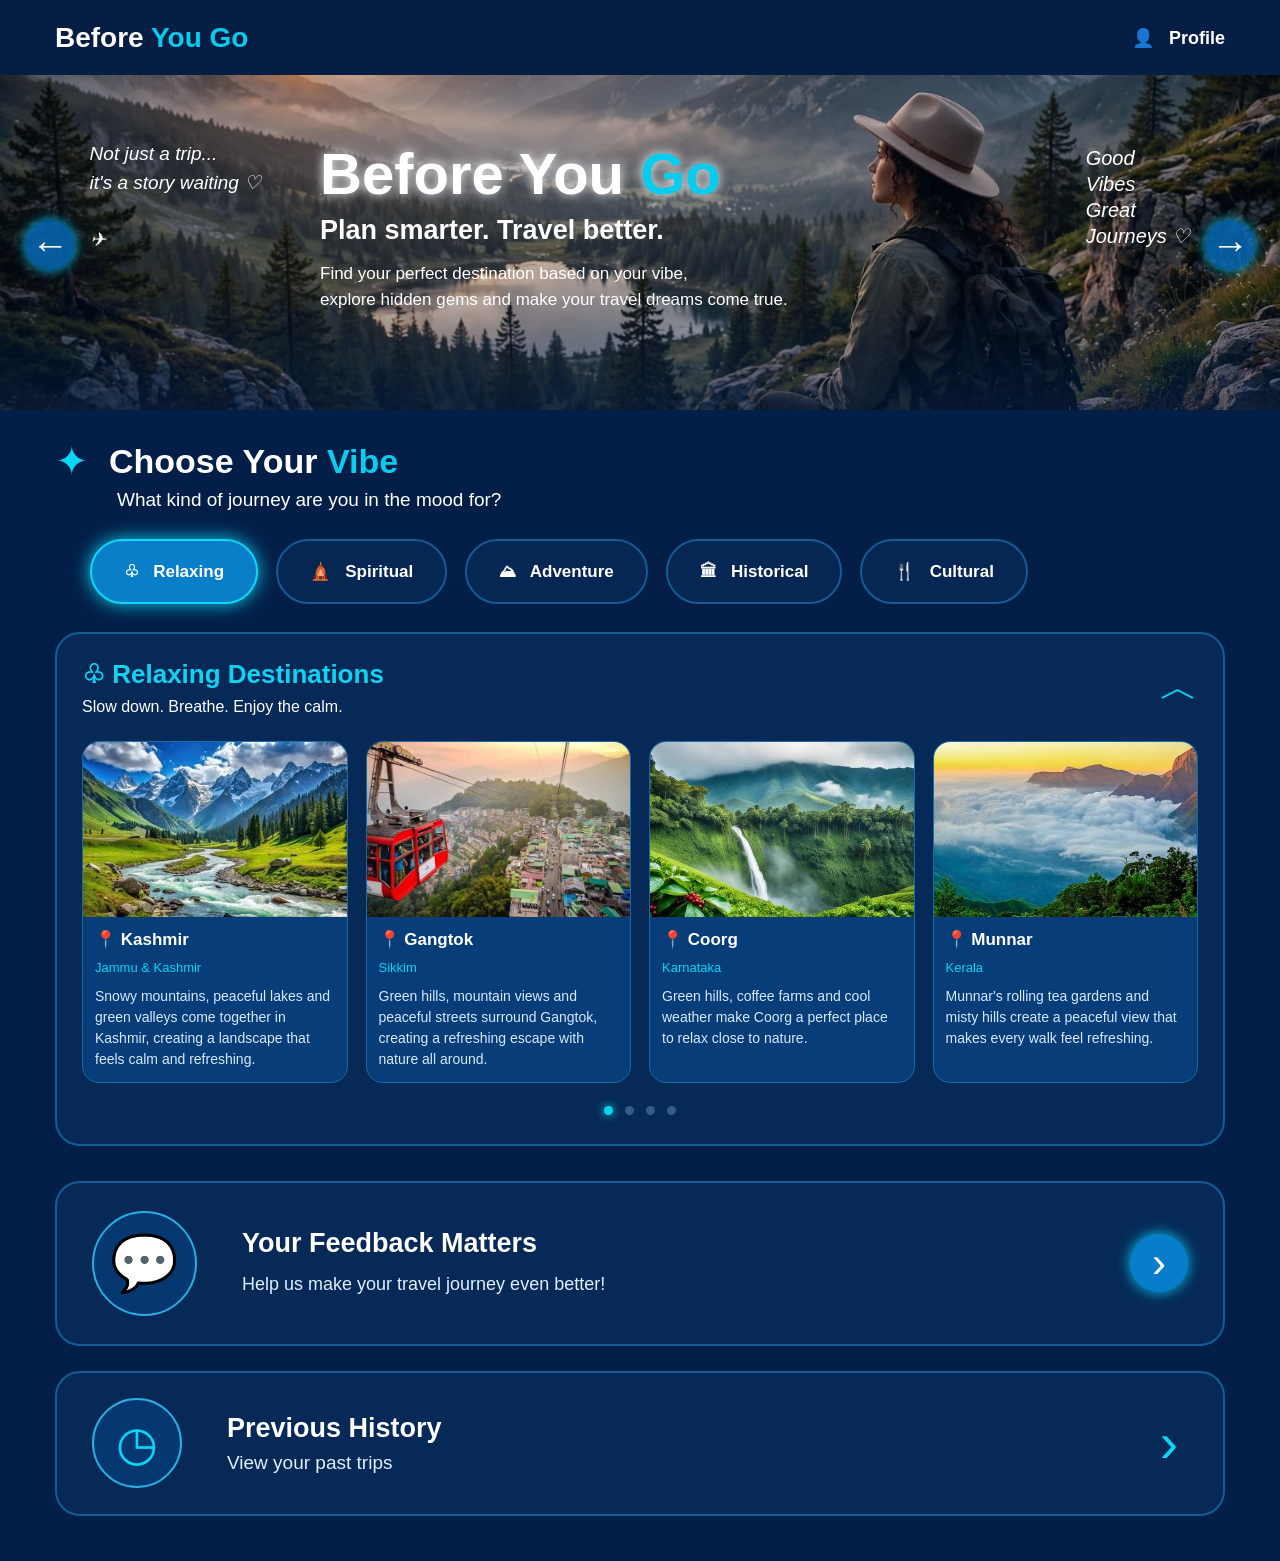
==== comp.html @ 9e203825 "comp.html" ====
<!DOCTYPE html>
<html>
<head>
<title>Before You Go</title>

<style>
* {
    margin: 0;
    padding: 0;
    box-sizing: border-box;
}

body {
    font-family: Arial, sans-serif;
    background: #031d43;
    color: white;
}

/* TOP BAR */
.top {
    height: 75px;
    background: #061e43;
    display: flex;
    align-items: center;
    padding: 0 55px;
    gap: 20px;
}

.top-title {
    font-size: 28px;
    font-weight: bold;
}

.top-title span {
    color: #08cbed;
}

.profile {
    margin-left: auto;
    font-size: 18px;
    font-weight: bold;
}

/* HERO */
.hero {
    height: 335px;
    position: relative;
    background-image: url("../images/bd.jpg");
    background-size: cover;
    background-position: center;
}

.hero:before {
    content: "";
    position: absolute;
    inset: 0;
    background: rgba(0,25,60,0.20);
}

.hero-content {
    position: absolute;
    left: 25%;
    top: 65px;
    z-index: 2;
}

.hero-content h1 {
    font-size: 58px;
    margin-bottom: 8px;
    text-shadow: 0 0 12px white;
}

.hero-content h1 span {
    color: #06ccef;
}

.hero-content h2 {
    font-size: 27px;
    margin-bottom: 15px;
}

.hero-content p {
    font-size: 17px;
    line-height: 1.5;
}

.left-text {
    position: absolute;
    left: 7%;
    top: 65px;
    z-index: 3;
    font-size: 19px;
    font-style: italic;
    line-height: 1.5;
}

.right-text {
    position: absolute;
    right: 7%;
    top: 70px;
    z-index: 3;
    font-size: 20px;
    font-style: italic;
    line-height: 1.3;
}

.hero-previous, .hero-next {
    position: absolute;
    top: 145px;
    z-index: 5;
    width: 50px;
    height: 50px;
    border-radius: 50%;
    background: rgba(5,111,190,0.8);
    display: flex;
    align-items: center;
    justify-content: center;
    font-size: 38px;
    box-shadow: 0 0 12px #08cbed;
}

.hero-previous { left: 25px; }
.hero-next { right: 25px; }

/* MAIN */
.main {
    background: #031f48;
    padding: 28px 55px 45px;
    min-height: 900px;
}

.heading {
    display: flex;
    align-items: center;
    gap: 20px;
}

.sparkle {
    color: #0bd5f5;
    font-size: 40px;
}

.heading h2 {
    font-size: 34px;
}

.heading h2 span {
    color: #09cdef;
}

.question {
    margin-left: 62px;
    margin-top: 5px;
    font-size: 19px;
}

/* VIBE BUTTONS */
.vibe-buttons {
    display: flex;
    flex-wrap: wrap;
    gap: 18px;
    margin: 28px 35px;
}

.vibe-buttons button {
    min-height: 65px;
    padding: 0 32px;
    border-radius: 35px;
    border: 2px solid #155b96;
    background: #062653;
    color: white;
    font-size: 17px;
    font-weight: bold;
    cursor: pointer;
}

.vibe-buttons button.selected {
    background: #087fc8;
    border-color: #10d6f5;
    box-shadow: 0 0 18px #09ccef;
}

/* DESTINATION BOX */
.destination-box {
    position: relative;
    background: #062957;
    border: 2px solid #155d96;
    border-radius: 25px;
    padding: 25px;
}

.destination-heading {
    display: flex;
    justify-content: space-between;
    align-items: center;
    margin-bottom: 25px;
}

.destination-heading h2 {
    color: #10d2f2;
    font-size: 26px;
}

.destination-heading p {
    margin-top: 8px;
    font-size: 16px;
}

.up-arrow {
    color: #0bd5f5;
    font-size: 38px;
}

/* DESTINATION CARDS */
.cards {
    display: grid;
    grid-template-columns: repeat(4, minmax(0, 1fr));
    gap: 18px;
}

.card {
    background: #073d78;
    border: 1px solid #176ba5;
    border-radius: 17px;
    overflow: hidden;
}

.card img {
    width: 100%;
    height: 175px;
    object-fit: cover;
    display: block;
}

.card-info {
    padding: 12px;
}

.card-info h3 {
    font-size: 17px;
    margin-bottom: 8px;
}

.card-info .state {
    color: #0bd5f5;
    font-size: 13px;
    margin-bottom: 8px;
}

.card-info p {
    font-size: 14px;
    color: #d7eaff;
    line-height: 1.5;
}

.next-arrow {
    display: none;
}

.dots {
    text-align: center;
    margin-top: 18px;
}

.dot {
    display: inline-block;
    width: 9px;
    height: 9px;
    border-radius: 50%;
    background: #315d88;
    margin: 0 6px;
}

.dot.active {
    background: #0bd5f5;
    box-shadow: 0 0 10px #0bd5f5;
}

/* FEEDBACK */
.feedback {
    margin-top: 35px;
    background: #062957;
    border: 2px solid #155d96;
    border-radius: 25px;
    padding: 28px 35px;
    display: flex;
    align-items: center;
    min-height: 160px;
}

.feedback-icon {
    width: 105px;
    height: 105px;
    border: 2px solid #2aaee2;
    border-radius: 50%;
    display: flex;
    align-items: center;
    justify-content: center;
    font-size: 55px;
    margin-right: 45px;
    color: #0bd5f5;
    background: rgba(0,100,190,0.25);
}

.feedback-text h2 {
    font-size: 27px;
    margin-bottom: 12px;
}

.feedback-text p {
    font-size: 18px;
    line-height: 1.5;
    color: #e0f0ff;
}

.feedback-arrow {
    margin-left: auto;
    width: 58px;
    height: 58px;
    border-radius: 50%;
    background: #087dcc;
    display: flex;
    align-items: center;
    justify-content: center;
    font-size: 42px;
    box-shadow: 0 0 14px #08cbed;
}

/* HISTORY */
.history {
    margin-top: 25px;
    background: #062957;
    border: 2px solid #155d96;
    border-radius: 25px;
    padding: 25px 35px;
    display: flex;
    align-items: center;
    min-height: 145px;
}

.history-icon {
    width: 90px;
    height: 90px;
    border: 2px solid #2aaee2;
    border-radius: 50%;
    display: flex;
    align-items: center;
    justify-content: center;
    font-size: 48px;
    margin-right: 45px;
    color: #0bd5f5;
    background: rgba(0,100,190,0.25);
}

.history-text h2 {
    font-size: 27px;
    margin-bottom: 8px;
}

.history-text p {
    font-size: 19px;
    color: #e0f0ff;
}

.history-arrow {
    margin-left: auto;
    font-size: 55px;
    color: #0bd5f5;
    padding-right: 10px;
}

/* SMALL SCREENS */
@media(max-width: 900px) {
    .cards {
        grid-template-columns: repeat(2, minmax(0, 1fr));
    }
}

@media(max-width: 550px) {
    .main { padding: 22px 15px; }
    .top { padding: 0 18px; }
    .hero-content { left: 12%; }
    .hero-content h1 { font-size: 36px; }
    .left-text, .right-text { display: none; }
    .cards { grid-template-columns: 1fr; }
    .vibe-buttons { margin: 20px 0; }
}
</style>
</head>

<body>

<!-- TOP BAR -->
<div class="top">
    <div class="top-title">
        Before <span>You Go</span>
    </div>
    <div class="profile">👤 &nbsp; Profile</div>
</div>

<!-- HERO -->
<div class="hero">

    <div class="hero-previous">←</div>
    <div class="hero-next">→</div>

    <div class="hero-content">
        <h1>Before You <span>Go</span></h1>
        <h2>Plan smarter. Travel better.</h2>
        <p>
            Find your perfect destination based on your vibe,<br>
            explore hidden gems and make your travel dreams come true.
        </p>
    </div>

    <div class="left-text">
        Not just a trip...<br>
        it's a story waiting ♡<br><br>
        ✈
    </div>

    <div class="right-text">
        Good<br>Vibes<br>Great<br>Journeys ♡
    </div>
</div>

<!-- MAIN -->
<div class="main">

    <div class="heading">
        <span class="sparkle">✦</span>
        <h2>Choose Your <span>Vibe</span></h2>
    </div>

    <p class="question">
        What kind of journey are you in the mood for?
    </p>

    <!-- VIBE BUTTONS -->
    <div class="vibe-buttons">

        <button type="button" class="selected" data-vibe="Relaxing">
            ♧ &nbsp; Relaxing
        </button>

        <button type="button" data-vibe="Spiritual">
            🛕 &nbsp; Spiritual
        </button>

        <button type="button" data-vibe="Adventure">
            ⛰ &nbsp; Adventure
        </button>

        <button type="button" data-vibe="Historical">
            🏛 &nbsp; Historical
        </button>

        <button type="button" data-vibe="Cultural">
            🍴 &nbsp; Cultural
        </button>

    </div>

    <!-- EXISTING DESTINATION BLOCK -->
    <div class="destination-box">

        <div class="destination-heading">
            <div>
                <h2 id="destinationTitle">♧ Relaxing Destinations</h2>
                <p id="destinationSubtitle">
                    Slow down. Breathe. Enjoy the calm.
                </p>
            </div>
            <div class="up-arrow">︿</div>
        </div>

        <div class="cards" id="destinationCards"></div>

        <div class="dots" id="destinationDots"></div>

    </div>

    <!-- FEEDBACK -->
    <div class="feedback">

        <div class="feedback-icon">💬</div>

        <div class="feedback-text">
            <h2>Your Feedback Matters</h2>
            <p>Help us make your travel journey even better!</p>
        </div>

        <div class="feedback-arrow">›</div>

    </div>

    <!-- HISTORY -->
    <div class="history">

        <div class="history-icon">◷</div>

        <div class="history-text">
            <h2>Previous History</h2>
            <p>View your past trips</p>
        </div>

        <div class="history-arrow">›</div>

    </div>

</div>

<!-- DESTINATION DATA AND FILTER -->
<script>

const destinations = [

    {
        name: "Vrindavan",
        state: "Uttar Pradesh",
        vibe: "Spiritual",
        description: "A lively town where every lane feels connected to Krishna, with temples, bhajans, and the feeling of Brij all around.",
        image: "images/Vrindavan.jpg"
    },
    {
        name: "Varanasi",
        state: "Uttar Pradesh",
        vibe: "Spiritual",
        description: "By the sacred Ganga, ancient streets, evening aartis, and countless stories come together to create a feeling unlike anywhere else.",
        image: "images/Varanasi.jpg"
    },
    {
        name: "Ujjain",
        state: "Madhya Pradesh",
        vibe: "Spiritual",
        description: "An ancient city where Shipra flows beside sacred temples, and the presence of Mahakal can be felt in its everyday rhythm.",
        image: "images/Ujjain.jpg"
    },
    {
        name: "Rameshwaram",
        state: "Tamil Nadu",
        vibe: "Spiritual",
        description: "Surrounded by sea and faith, Rameshwaram brings together the quiet beauty of the island and the deep devotion of sacred temples.",
        image: "images/Rameshwaram.jpg"
    },

    {
        name: "Hampi",
        state: "Karnataka",
        vibe: "Historical",
        description: "Walk among the ruins of an old kingdom, where huge stones, temples, and quiet landscapes still tell stories of the past.",
        image: "images/Hampi.jpg"
    },
    {
        name: "Mahabalipuram",
        state: "Tamil Nadu",
        vibe: "Historical",
        description: "A coastal town where ancient temples and stone carvings stand by the sea, showing the stories of another age.",
        image: "images/Mahabalipuram.jpg"
    },
    {
        name: "Jaipur",
        state: "Rajasthan",
        vibe: "Historical",
        description: "Walk through grand forts, colourful streets and royal palaces that bring the stories of Rajasthan kings to life.",
        image: "images/Jaipur.jpg"
    },
    {
        name: "Chhatrapati Sambhajinagar (Aurangabad)",
        state: "Maharashtra",
        vibe: "Historical",
        description: "A city surrounded by remarkable caves, forts and old monuments, where every stone carries a piece of history.",
        image: "images/ChhatrapatiSambhajinagar.jpg"
    },

    {
        name: "Rishikesh",
        state: "Uttarakhand",
        vibe: "Adventure",
        description: "From river rafting to mountain trails, Rishikesh brings together fast-paced adventure and the calm beauty of the Ganga.",
        image: "images/Rishikesh.jpg"
    },
    {
        name: "Leh",
        state: "Ladakh",
        vibe: "Adventure",
        description: "Ride through high mountain roads, explore quiet valleys and discover a landscape that makes every journey feel like an adventure.",
        image: "images/Leh.jpg"
    },
    {
        name: "Sohra (Cherrapunji)",
        state: "Meghalaya",
        vibe: "Adventure",
        description: "Chase waterfalls, walk across living root bridges and explore misty hills where every trail brings something new.",
        image: "images/Sohra.jpg"
    },
    {
        name: "Andaman",
        state: "Andaman & Nicobar Islands",
        vibe: "Adventure",
        description: "Dive into clear waters, explore colourful sea life and discover islands where the sea becomes part of the adventure.",
        image: "images/Andaman.jpg"
    },

    {
        name: "Kashmir",
        state: "Jammu & Kashmir",
        vibe: "Relaxing",
        description: "Snowy mountains, peaceful lakes and green valleys come together in Kashmir, creating a landscape that feels calm and refreshing.",
        image: "images/Kashmir.jpg"
    },
    {
        name: "Gangtok",
        state: "Sikkim",
        vibe: "Relaxing",
        description: "Green hills, mountain views and peaceful streets surround Gangtok, creating a refreshing escape with nature all around.",
        image: "images/Gangtok.jpg"
    },
    {
        name: "Coorg",
        state: "Karnataka",
        vibe: "Relaxing",
        description: "Green hills, coffee farms and cool weather make Coorg a perfect place to relax close to nature.",
        image: "images/Coorg.jpg"
    },
    {
        name: "Munnar",
        state: "Kerala",
        vibe: "Relaxing",
        description: "Munnar's rolling tea gardens and misty hills create a peaceful view that makes every walk feel refreshing.",
        image: "images/Munnar.jpg"
    },

    {
        name: "Kutch",
        state: "Gujarat",
        vibe: "Cultural",
        description: "Colourful crafts, folk music and traditional villages make Kutch a beautiful place to experience Gujarat's rich culture.",
        image: "images/Kutch.jpg"
    },
    {
        name: "Kolkata",
        state: "West Bengal",
        vibe: "Cultural",
        description: "Art, literature, festivals and food give Kolkata a lively culture that can be felt throughout the city.",
        image: "images/Kolkata.jpg"
    },
    {
        name: "Puri",
        state: "Odisha",
        vibe: "Cultural",
        description: "Ancient traditions, local art and the famous Jagannath Temple make Puri a special place to experience Odisha's culture.",
        image: "images/Puri.jpg"
    },
    {
        name: "Jaisalmer",
        state: "Rajasthan",
        vibe: "Cultural",
        description: "Folk music, colourful clothes and desert traditions bring the rich culture of Rajasthan to life in Jaisalmer.",
        image: "images/Jaisalmer.jpg"
    }

];

const subtitles = {
    Relaxing: "Slow down. Breathe. Enjoy the calm.",
    Spiritual: "Discover faith, temples and peaceful places.",
    Adventure: "Explore new trails and exciting journeys.",
    Historical: "Explore monuments and stories of the past.",
    Cultural: "Discover traditions, art, food and culture."
};

const icons = {
    Relaxing: "♧",
    Spiritual: "🛕",
    Adventure: "⛰",
    Historical: "🏛",
    Cultural: "🍴"
};

function showDestinations(vibe) {

    const cards = document.getElementById("destinationCards");
    const title = document.getElementById("destinationTitle");
    const subtitle = document.getElementById("destinationSubtitle");
    const dots = document.getElementById("destinationDots");

    const filtered = destinations.filter(function(destination) {
        return destination.vibe === vibe;
    });

    title.textContent = icons[vibe] + " " + vibe + " Destinations";
    subtitle.textContent = subtitles[vibe];

    cards.innerHTML = "";

    filtered.forEach(function(destination) {

        const card = document.createElement("div");
        card.className = "card";

        const img = document.createElement("img");
        img.src = destination.image;
        img.alt = destination.name;

        img.onerror = function() {
            this.alt = destination.name + " image not found";
        };

        const info = document.createElement("div");
        info.className = "card-info";

        const name = document.createElement("h3");
        name.textContent = "📍 " + destination.name;

        const state = document.createElement("p");
        state.className = "state";
        state.textContent = destination.state;

        const description = document.createElement("p");
        description.textContent = destination.description;

        info.appendChild(name);
        info.appendChild(state);
        info.appendChild(description);

        card.appendChild(img);
        card.appendChild(info);

        cards.appendChild(card);
    });

    dots.innerHTML = "";

    filtered.forEach(function(destination, index) {
        const dot = document.createElement("span");
        dot.className = index === 0 ? "dot active" : "dot";
        dots.appendChild(dot);
    });

    document.querySelectorAll(".vibe-buttons button").forEach(function(button) {
        button.classList.toggle("selected", button.dataset.vibe === vibe);
    });
}

document.querySelectorAll(".vibe-buttons button").forEach(function(button) {

    button.addEventListener("click", function() {
        showDestinations(this.dataset.vibe);
    });

});

// Show Relaxing destinations when page opens
showDestinations("Relaxing");

</script>

</body>
</html>
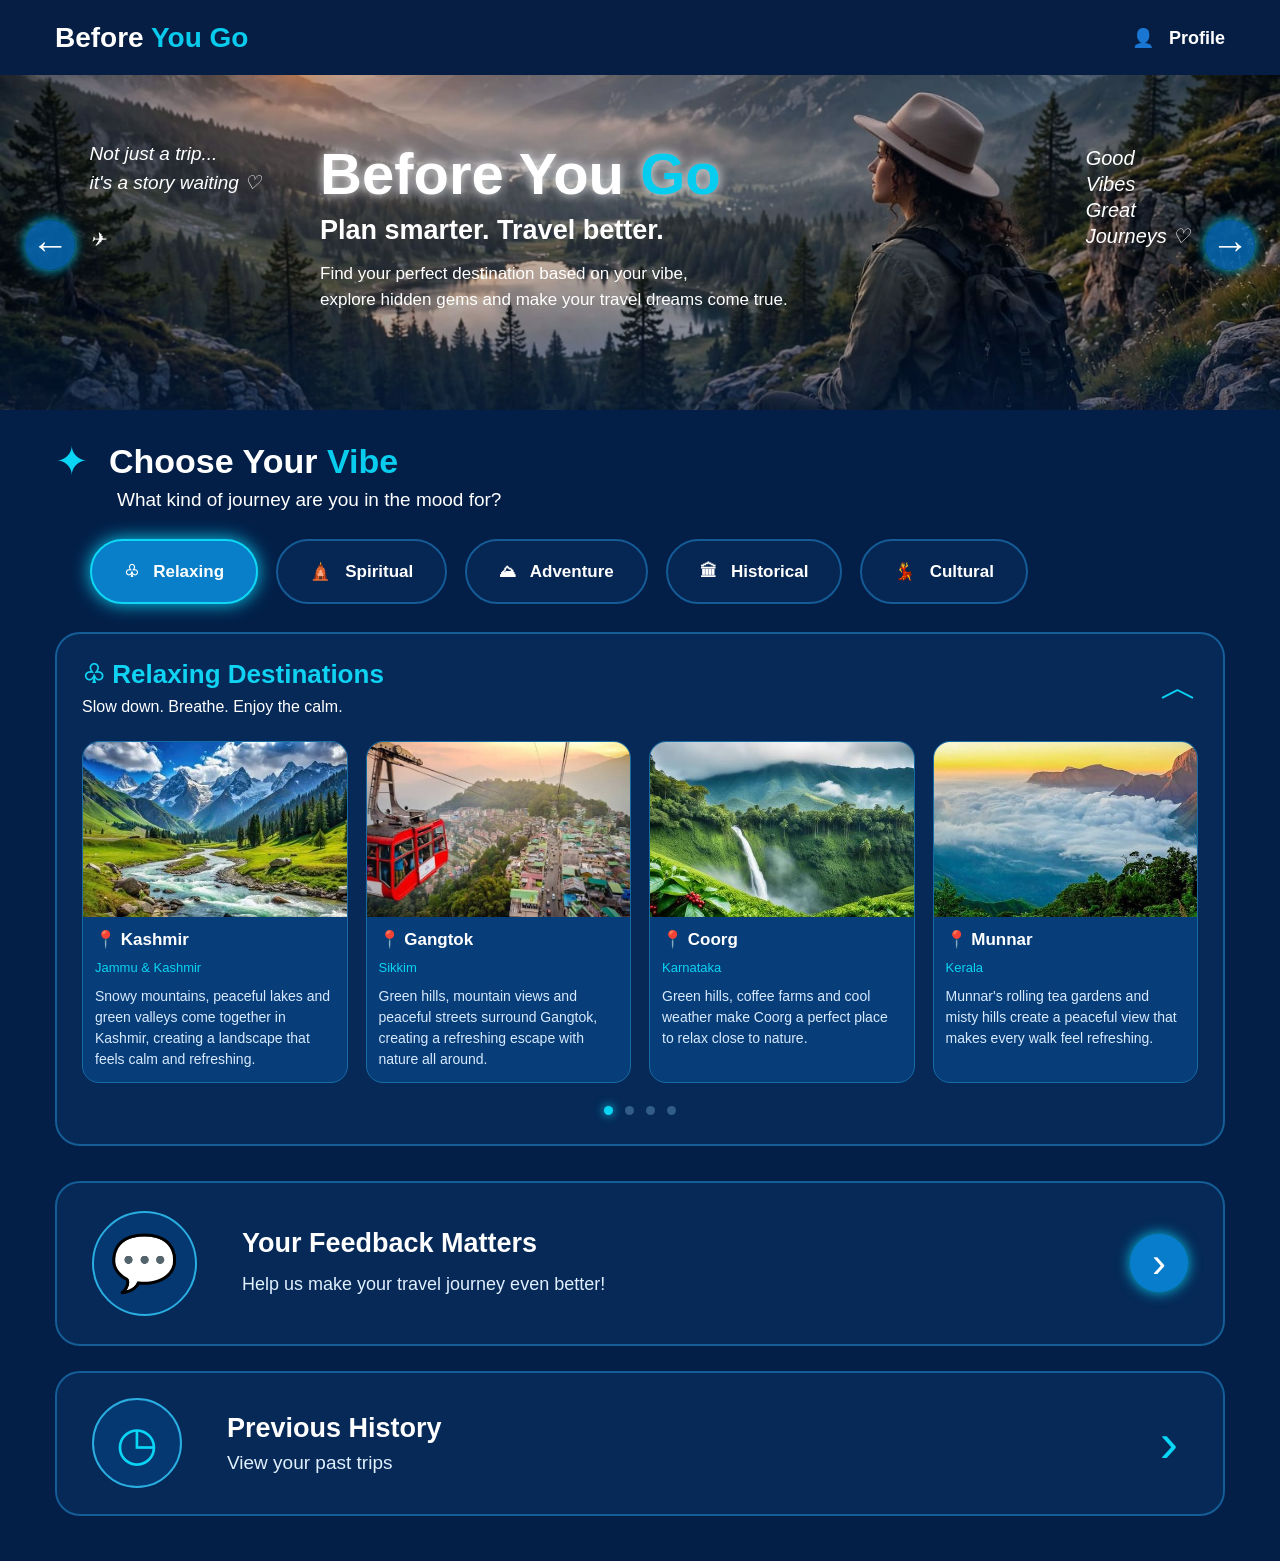
==== commit 3c80e340: "Update print statement from 'Hello' to 'Goodbye'" ====
--- a/comp.html
+++ b/comp.html
@@ -45,7 +45,7 @@
 .hero {
     height: 335px;
     position: relative;
-    background-image: url("../images/bd.jpg");
+    background-image: url("images/bd.jpg");
     background-size: cover;
     background-position: center;
 }
@@ -456,7 +456,7 @@
         </button>
 
         <button type="button" data-vibe="Cultural">
-            🍴 &nbsp; Cultural
+            💃 &nbsp; Cultural
         </button>
 
     </div>
@@ -757,4 +757,4 @@
 </script>
 
 </body>
-</html>+</html>
